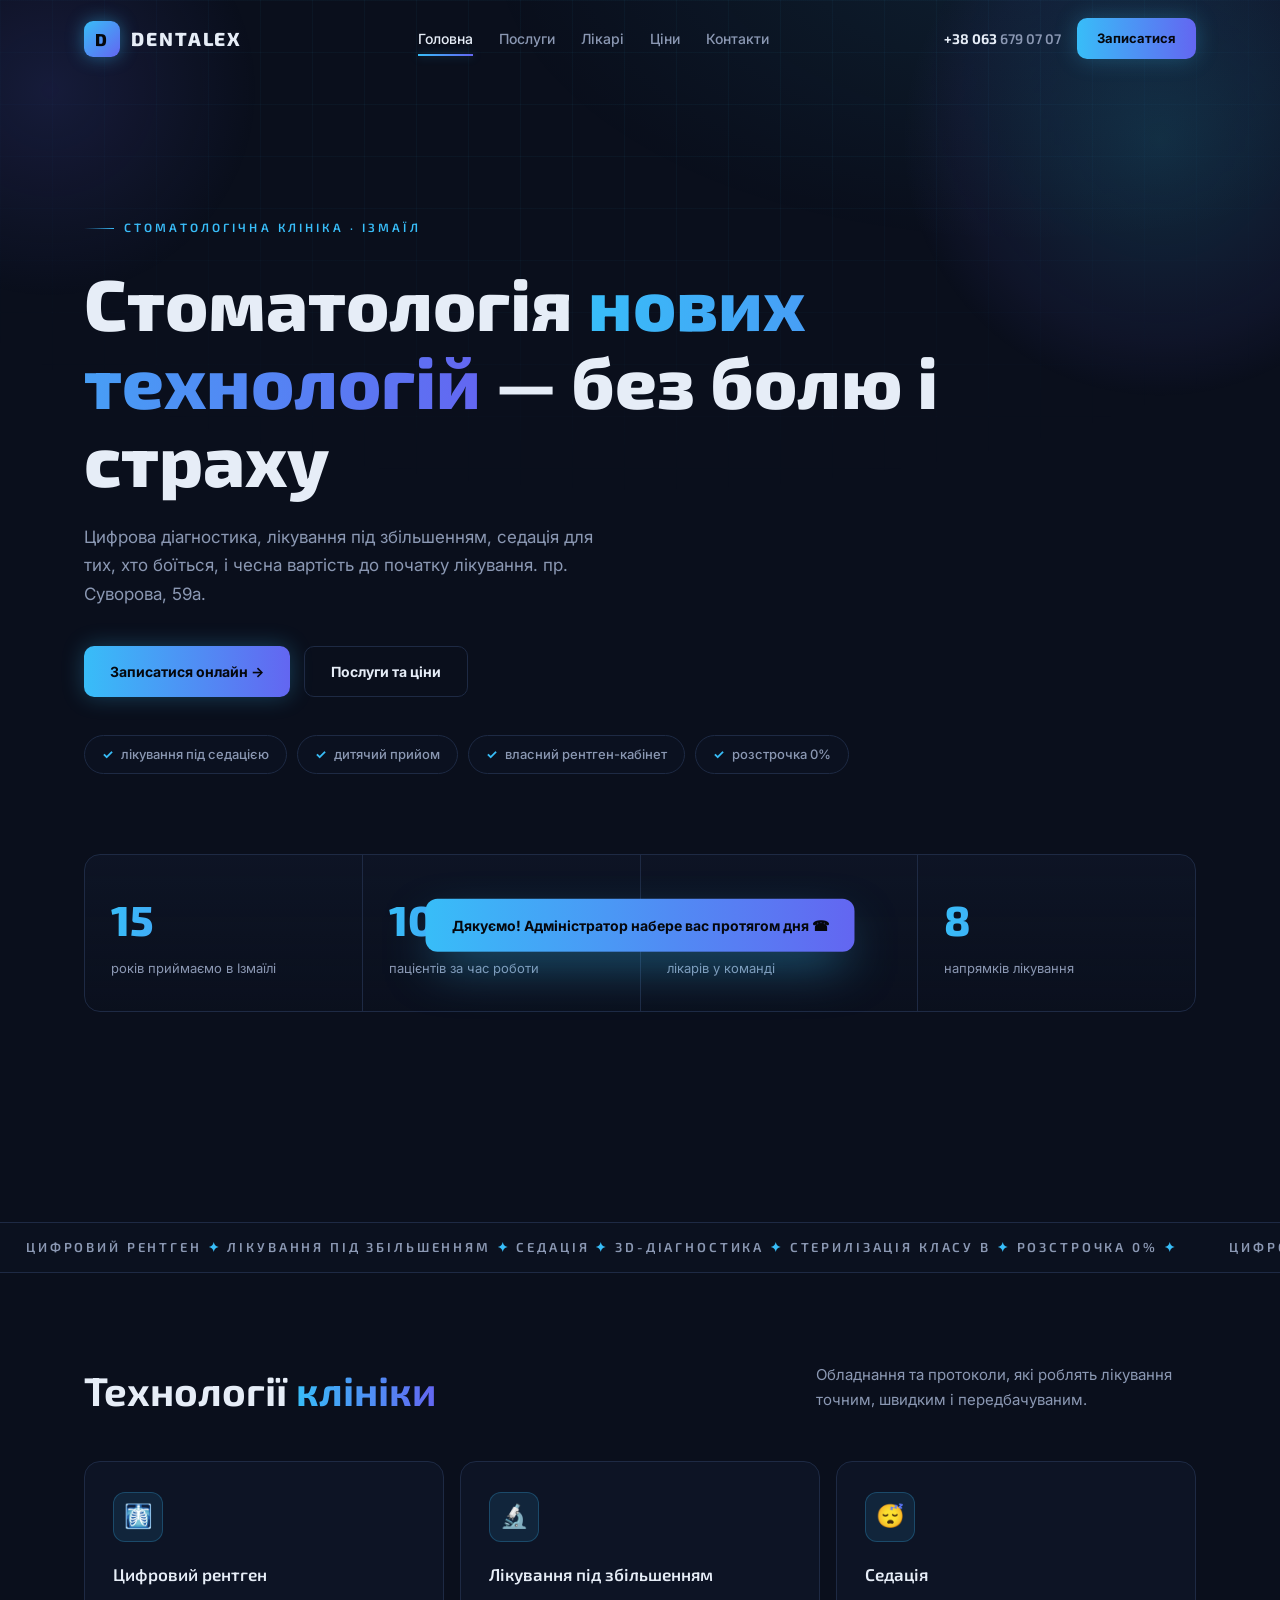
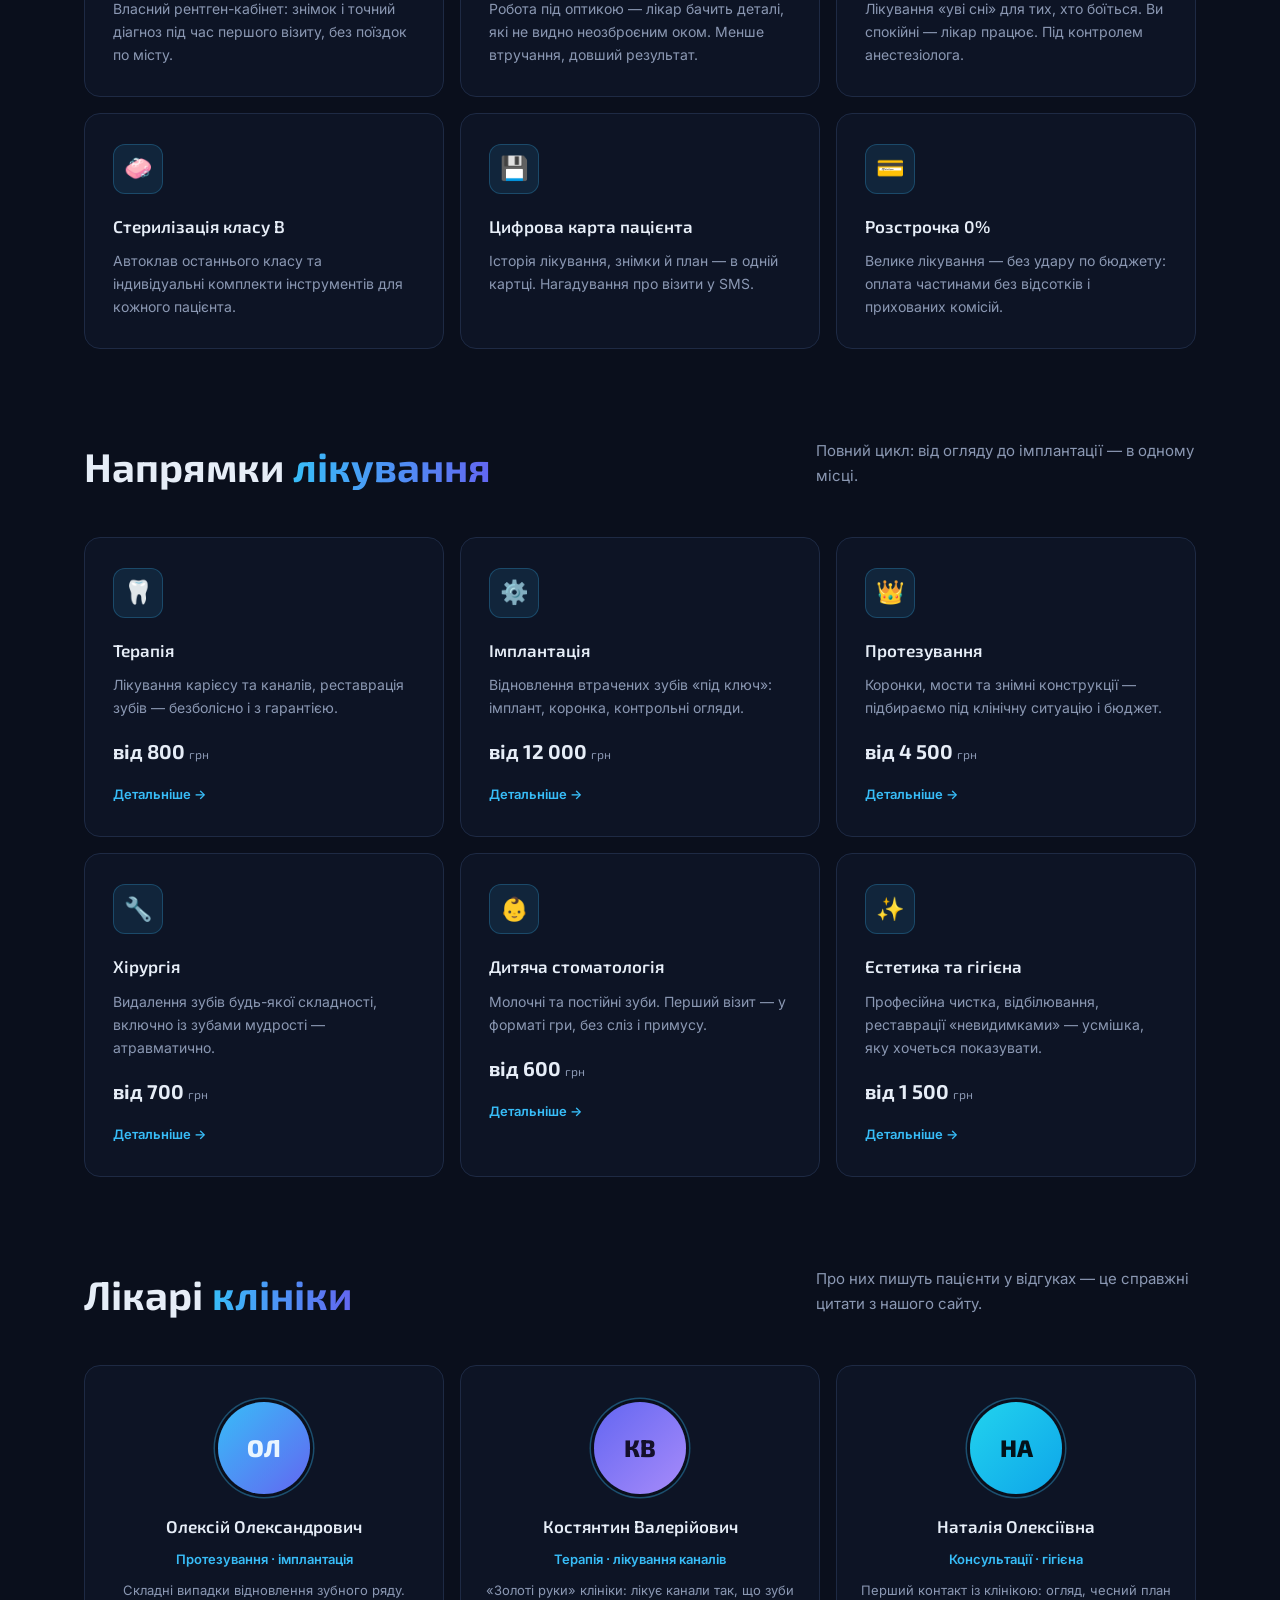
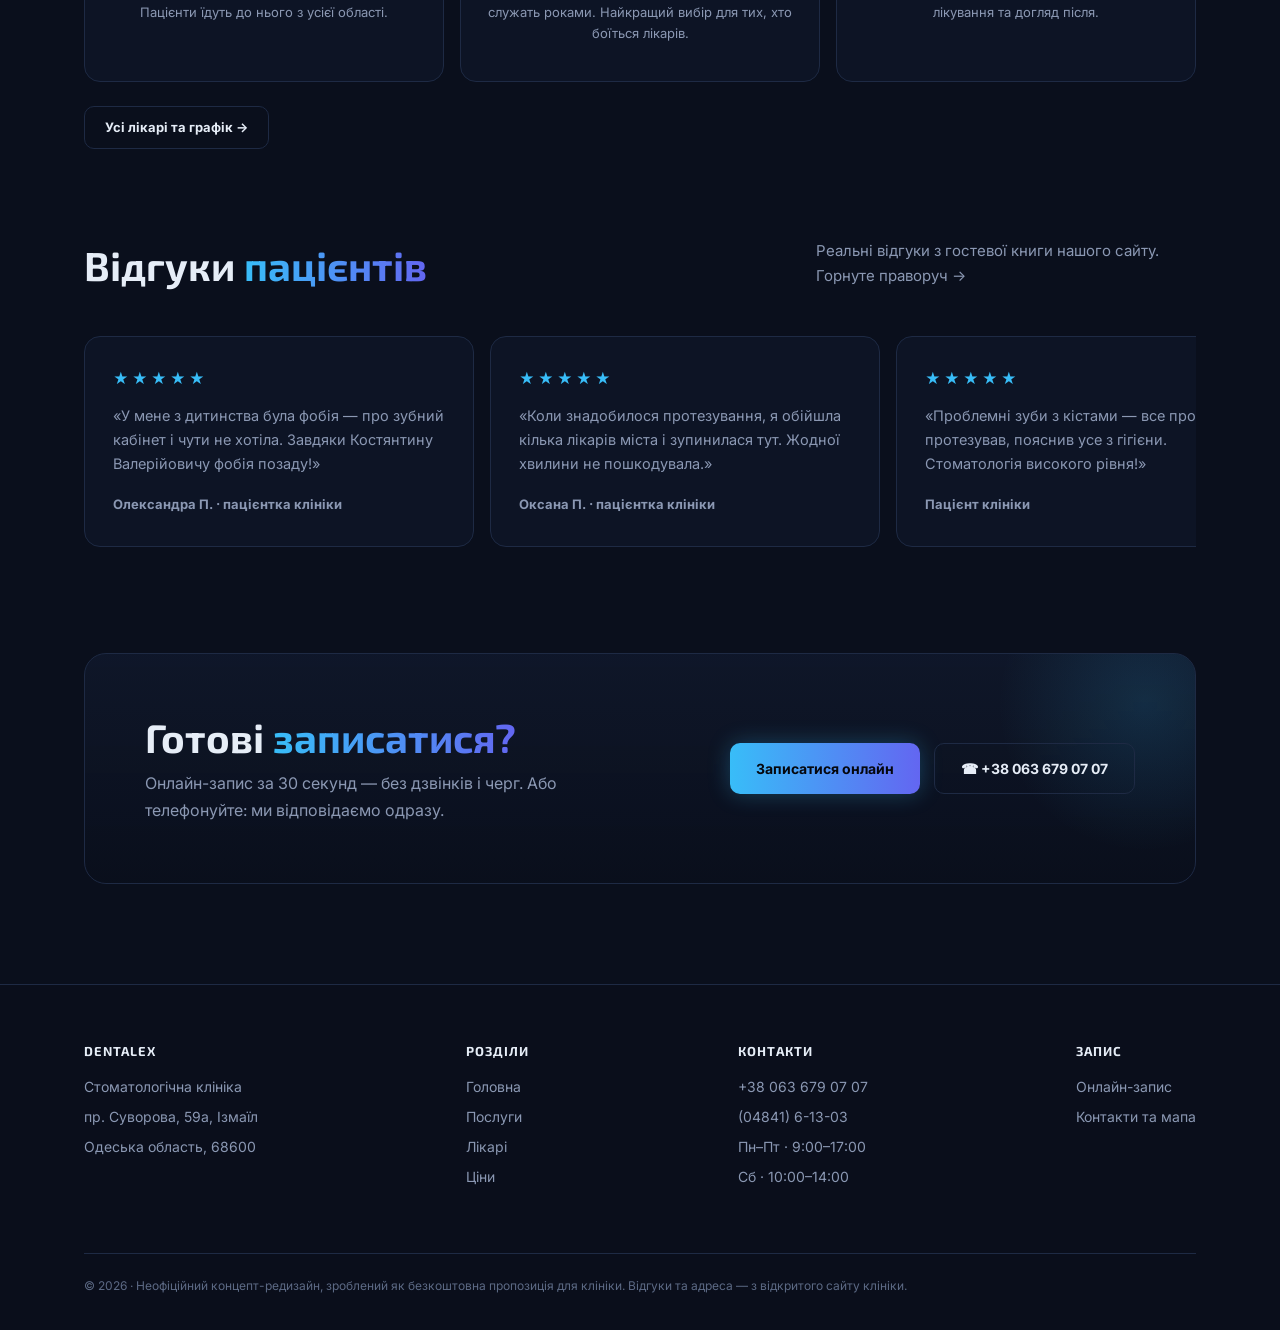
==== dentalex-hightech/index.html @ 7f7029b3 "Add files via upload" ====
<!DOCTYPE html>
<html lang="uk">
<head>
<meta charset="UTF-8">
<meta name="viewport" content="width=device-width, initial-scale=1.0">
<title>DENTALEX — стоматологія нових технологій · Ізмаїл</title>
<link rel="icon" href="data:image/svg+xml,%3Csvg xmlns='http://www.w3.org/2000/svg' viewBox='0 0 32 32'%3E%3Crect width='32' height='32' rx='7' fill='%2338bdf8'/%3E%3Ctext x='16' y='22' font-family='Arial' font-weight='800' font-size='18' fill='%230a0f1c' text-anchor='middle'%3ED%3C/text%3E%3C/svg%3E">
<link rel="preconnect" href="https://fonts.googleapis.com">
<link rel="preconnect" href="https://fonts.gstatic.com" crossorigin>
<link href="https://fonts.googleapis.com/css2?family=Exo+2:wght@500;600;700;800&family=Inter:wght@400;500;600;700&display=swap" rel="stylesheet">
<link rel="stylesheet" href="css/style.css">
</head>
<body>

<header id="header">
  <div class="wrap nav">
    <a class="logo" href="index.html"><span class="mark">D</span>DENTALEX</a>
    <nav class="nav-links">
      <a href="index.html" class="active">Головна</a>
      <a href="services.html">Послуги</a>
      <a href="doctors.html">Лікарі</a>
      <a href="prices.html">Ціни</a>
      <a href="contacts.html">Контакти</a>
    </nav>
    <div class="nav-right">
      <a class="nav-phone" href="tel:+380636790707"><b>+38 063</b> 679 07 07</a>
      <a class="btn sm" href="booking.html">Записатися</a>
      <button class="burger" aria-label="Меню"><span></span><span></span><span></span></button>
    </div>
  </div>
</header>

<div class="hero">
  <div class="orb"></div><div class="orb o2"></div>
  <div class="wrap">
    <div class="eyebrow">Стоматологічна клініка · Ізмаїл</div>
    <h1 class="reveal">Стоматологія <span class="grad">нових технологій</span> — без болю і страху</h1>
    <p class="hero-sub reveal" style="transition-delay:.1s">
      Цифрова діагностика, лікування під збільшенням, седація для тих, хто боїться,
      і чесна вартість до початку лікування. пр. Суворова, 59а.
    </p>
    <div class="hero-cta reveal" style="transition-delay:.18s">
      <a class="btn" href="booking.html">Записатися онлайн →</a>
      <a class="btn ghost" href="services.html">Послуги та ціни</a>
    </div>
    <div class="chips reveal" style="transition-delay:.26s">
      <div class="chip"><b>✓</b> лікування під седацією</div>
      <div class="chip"><b>✓</b> дитячий прийом</div>
      <div class="chip"><b>✓</b> власний рентген-кабінет</div>
      <div class="chip"><b>✓</b> розстрочка 0%</div>
    </div>

    <div class="stats reveal" style="transition-delay:.32s">
      <div class="stat"><b data-count="15">0</b><span>років приймаємо в Ізмаїлі</span></div>
      <div class="stat"><b data-count="11000">0</b><span>пацієнтів за час роботи</span></div>
      <div class="stat"><b data-count="6">0</b><span>лікарів у команді</span></div>
      <div class="stat"><b data-count="8">0</b><span>напрямків лікування</span></div>
    </div>
  </div>
</div>

<div class="strip" aria-hidden="true">
  <div class="strip-track">
    <span>Цифровий рентген <i>✦</i> Лікування під збільшенням <i>✦</i> Седація <i>✦</i> 3D-діагностика <i>✦</i> Стерилізація класу B <i>✦</i> Розстрочка 0% <i>✦</i> </span>
    <span>Цифровий рентген <i>✦</i> Лікування під збільшенням <i>✦</i> Седація <i>✦</i> 3D-діагностика <i>✦</i> Стерилізація класу B <i>✦</i> Розстрочка 0% <i>✦</i> </span>
  </div>
</div>

<section id="tech">
  <div class="wrap">
    <div class="sec-head reveal">
      <h2>Технології <span class="grad">клініки</span></h2>
      <p>Обладнання та протоколи, які роблять лікування точним, швидким і передбачуваним.</p>
    </div>
    <div class="grid c3">
      <div class="tcard reveal"><div class="ico">🩻</div><h3>Цифровий рентген</h3>
        <p>Власний рентген-кабінет: знімок і точний діагноз під час першого візиту, без поїздок по місту.</p></div>
      <div class="tcard reveal" style="transition-delay:.06s"><div class="ico">🔬</div><h3>Лікування під збільшенням</h3>
        <p>Робота під оптикою — лікар бачить деталі, які не видно неозброєним оком. Менше втручання, довший результат.</p></div>
      <div class="tcard reveal" style="transition-delay:.12s"><div class="ico">😴</div><h3>Седація</h3>
        <p>Лікування «уві сні» для тих, хто боїться. Ви спокійні — лікар працює. Під контролем анестезіолога.</p></div>
      <div class="tcard reveal" style="transition-delay:.18s"><div class="ico">🧼</div><h3>Стерилізація класу B</h3>
        <p>Автоклав останнього класу та індивідуальні комплекти інструментів для кожного пацієнта.</p></div>
      <div class="tcard reveal" style="transition-delay:.24s"><div class="ico">💾</div><h3>Цифрова карта пацієнта</h3>
        <p>Історія лікування, знімки й план — в одній картці. Нагадування про візити у SMS.</p></div>
      <div class="tcard reveal" style="transition-delay:.3s"><div class="ico">💳</div><h3>Розстрочка 0%</h3>
        <p>Велике лікування — без удару по бюджету: оплата частинами без відсотків і прихованих комісій.</p></div>
    </div>
  </div>
</section>

<section id="services">
  <div class="wrap">
    <div class="sec-head reveal">
      <h2>Напрямки <span class="grad">лікування</span></h2>
      <p>Повний цикл: від огляду до імплантації — в одному місці.</p>
    </div>
    <div class="grid c3">
      <div class="tcard reveal"><div class="ico">🦷</div><h3>Терапія</h3>
        <p>Лікування карієсу та каналів, реставрація зубів — безболісно і з гарантією.</p>
        <div class="price">від 800 <i>грн</i></div>
        <a class="more" href="services.html#therapy">Детальніше →</a></div>
      <div class="tcard reveal" style="transition-delay:.06s"><div class="ico">⚙️</div><h3>Імплантація</h3>
        <p>Відновлення втрачених зубів «під ключ»: імплант, коронка, контрольні огляди.</p>
        <div class="price">від 12 000 <i>грн</i></div>
        <a class="more" href="services.html#implants">Детальніше →</a></div>
      <div class="tcard reveal" style="transition-delay:.12s"><div class="ico">👑</div><h3>Протезування</h3>
        <p>Коронки, мости та знімні конструкції — підбираємо під клінічну ситуацію і бюджет.</p>
        <div class="price">від 4 500 <i>грн</i></div>
        <a class="more" href="services.html#prosthetics">Детальніше →</a></div>
      <div class="tcard reveal" style="transition-delay:.18s"><div class="ico">🔧</div><h3>Хірургія</h3>
        <p>Видалення зубів будь-якої складності, включно із зубами мудрості — атравматично.</p>
        <div class="price">від 700 <i>грн</i></div>
        <a class="more" href="services.html#surgery">Детальніше →</a></div>
      <div class="tcard reveal" style="transition-delay:.24s"><div class="ico">👶</div><h3>Дитяча стоматологія</h3>
        <p>Молочні та постійні зуби. Перший візит — у форматі гри, без сліз і примусу.</p>
        <div class="price">від 600 <i>грн</i></div>
        <a class="more" href="services.html#kids">Детальніше →</a></div>
      <div class="tcard reveal" style="transition-delay:.3s"><div class="ico">✨</div><h3>Естетика та гігієна</h3>
        <p>Професійна чистка, відбілювання, реставрації «невидимками» — усмішка, яку хочеться показувати.</p>
        <div class="price">від 1 500 <i>грн</i></div>
        <a class="more" href="services.html#aesthetic">Детальніше →</a></div>
    </div>
  </div>
</section>

<section id="doctors">
  <div class="wrap">
    <div class="sec-head reveal">
      <h2>Лікарі <span class="grad">клініки</span></h2>
      <p>Про них пишуть пацієнти у відгуках — це справжні цитати з нашого сайту.</p>
    </div>
    <div class="grid c3">
      <div class="tcard doc reveal"><div class="ava a1">ОЛ</div>
        <h3>Олексій Олександрович</h3><div class="role">Протезування · імплантація</div>
        <p>Складні випадки відновлення зубного ряду. Пацієнти їдуть до нього з усієї області.</p></div>
      <div class="tcard doc reveal" style="transition-delay:.07s"><div class="ava a2">КВ</div>
        <h3>Костянтин Валерійович</h3><div class="role">Терапія · лікування каналів</div>
        <p>«Золоті руки» клініки: лікує канали так, що зуби служать роками. Найкращий вибір для тих, хто боїться лікарів.</p></div>
      <div class="tcard doc reveal" style="transition-delay:.14s"><div class="ava a3">НА</div>
        <h3>Наталія Олексіївна</h3><div class="role">Консультації · гігієна</div>
        <p>Перший контакт із клінікою: огляд, чесний план лікування та догляд після.</p></div>
    </div>
    <p style="margin-top:24px"><a class="btn ghost sm" href="doctors.html">Усі лікарі та графік →</a></p>
  </div>
</section>

<section id="reviews">
  <div class="wrap">
    <div class="sec-head reveal">
      <h2>Відгуки <span class="grad">пацієнтів</span></h2>
      <p>Реальні відгуки з гостевої книги нашого сайту. Горнуте праворуч →</p>
    </div>
    <div class="rev-track">
      <div class="tcard rev reveal">
        <div class="stars">★★★★★</div>
        <p>«У мене з дитинства була фобія — про зубний кабінет і чути не хотіла. Завдяки Костянтину Валерійовичу фобія позаду!»</p>
        <b>Олександра П. · пацієнтка клініки</b></div>
      <div class="tcard rev reveal" style="transition-delay:.07s">
        <div class="stars">★★★★★</div>
        <p>«Коли знадобилося протезування, я обійшла кілька лікарів міста і зупинилася тут. Жодної хвилини не пошкодувала.»</p>
        <b>Оксана П. · пацієнтка клініки</b></div>
      <div class="tcard rev reveal" style="transition-delay:.14s">
        <div class="stars">★★★★★</div>
        <p>«Проблемні зуби з кістами — все пролічив, протезував, пояснив усе з гігієни. Стоматологія високого рівня!»</p>
        <b>Пацієнт клініки</b></div>
      <div class="tcard rev reveal" style="transition-delay:.21s">
        <div class="stars">★★★★★</div>
        <p>«Найкраща стоматологія в Ізмаїлі. Міг би додати зірку за планшет з мультиками дитині — додав би шосту.»</p>
        <b>Тимофій · батько пацієнта</b></div>
    </div>
  </div>
</section>

<section id="cta">
  <div class="wrap">
    <div class="panel reveal cta-line">
      <div>
        <h2>Готові <span class="grad">записатися?</span></h2>
        <p style="color:var(--muted);margin-top:10px;max-width:440px">
          Онлайн-запис за 30 секунд — без дзвінків і черг. Або телефонуйте: ми відповідаємо одразу.
        </p>
      </div>
      <div style="display:flex;gap:14px;flex-wrap:wrap;position:relative;z-index:1">
        <a class="btn" href="booking.html">Записатися онлайн</a>
        <a class="btn ghost" href="tel:+380636790707">☎ +38 063 679 07 07</a>
      </div>
    </div>
  </div>
</section>

<footer>
  <div class="wrap foot">
    <div class="col"><b>DENTALEX</b>
      <span>Стоматологічна клініка</span>
      <span>пр. Суворова, 59а, Ізмаїл</span>
      <span>Одеська область, 68600</span></div>
    <div class="col"><b>Розділи</b>
      <a href="index.html">Головна</a>
      <a href="services.html">Послуги</a>
      <a href="doctors.html">Лікарі</a>
      <a href="prices.html">Ціни</a></div>
    <div class="col"><b>Контакти</b>
      <a href="tel:+380636790707">+38 063 679 07 07</a>
      <a href="tel:+380484161303">(04841) 6-13-03</a>
      <span>Пн–Пт · 9:00–17:00</span>
      <span>Сб · 10:00–14:00</span></div>
    <div class="col"><b>Запис</b>
      <a href="booking.html">Онлайн-запис</a>
      <a href="contacts.html">Контакти та мапа</a></div>
    <div class="demo-note">© 2026 · Неофіційний концепт-редизайн, зроблений як безкоштовна пропозиція для клініки. Відгуки та адреса — з відкритого сайту клініки.</div>
  </div>
</footer>

<div class="toast" id="toast">Дякуємо! Адміністратор набере вас протягом дня ☎</div>
<script src="js/main.js"></script>
</body>
</html>
---- dentalex-hightech/css/style.css ----
/* ============================================================
   DENTALEX · концепт-редизайн · стиль: premium hi-tech
   ============================================================ */
:root{
  --bg:#0a0f1c;
  --bg2:#0d1424;
  --card:rgba(17,26,46,.55);
  --card-solid:#111a2e;
  --line:#1e2a44;
  --line-glow:rgba(56,189,248,.35);
  --accent:#38bdf8;
  --accent2:#6366f1;
  --text:#e6edf7;
  --muted:#8b98b3;
  --r:16px;
  --font-head:'Exo 2',Arial,sans-serif;
  --font-body:'Inter',Arial,sans-serif;
}
*{margin:0;padding:0;box-sizing:border-box}
html{scroll-behavior:smooth}
body{
  font-family:var(--font-body);
  background:var(--bg);
  color:var(--text);
  line-height:1.65;
  overflow-x:hidden;
  -webkit-font-smoothing:antialiased;
}
a{color:inherit;text-decoration:none}
ul{list-style:none}
.wrap{max-width:1160px;margin:0 auto;padding:0 24px}
section{scroll-margin-top:90px;padding:90px 0 0}
.grad{background:linear-gradient(90deg,var(--accent),var(--accent2));
  -webkit-background-clip:text;background-clip:text;color:transparent}

/* ---------- фонова сітка ---------- */
body::before{
  content:"";position:fixed;inset:0;z-index:-2;pointer-events:none;
  background:
    linear-gradient(rgba(56,189,248,.045) 1px,transparent 1px),
    linear-gradient(90deg,rgba(56,189,248,.045) 1px,transparent 1px);
  background-size:52px 52px;
  mask-image:radial-gradient(ellipse 90% 70% at 50% 0%,#000 30%,transparent 80%);
  -webkit-mask-image:radial-gradient(ellipse 90% 70% at 50% 0%,#000 30%,transparent 80%);
}
.orb{position:absolute;border-radius:50%;filter:none;pointer-events:none;
  background:radial-gradient(circle,rgba(56,189,248,.16),rgba(99,102,241,.06) 55%,transparent 70%);
  animation:float 14s ease-in-out infinite alternate}
.orb.o2{background:radial-gradient(circle,rgba(99,102,241,.14),transparent 70%);
  animation-delay:-7s}
@keyframes float{to{transform:translate(36px,-28px) scale(1.06)}}

/* ---------- reveal ---------- */
.reveal{opacity:0;transform:translateY(28px);
  transition:opacity .7s ease,transform .8s cubic-bezier(.16,1,.3,1)}
.reveal.in{opacity:1;transform:none}

/* ---------- header ---------- */
header{position:fixed;top:0;left:0;right:0;z-index:60;padding:18px 0;
  transition:background .35s,box-shadow .35s,padding .35s}
header.scrolled{background:rgba(10,15,28,.92);box-shadow:0 1px 0 var(--line);padding:11px 0}
.nav{display:flex;align-items:center;justify-content:space-between;gap:20px}
.logo{display:flex;align-items:center;gap:11px;font-family:var(--font-head);
  font-weight:800;font-size:19px;letter-spacing:.1em}
.logo .mark{width:36px;height:36px;border-radius:9px;flex:none;
  background:linear-gradient(135deg,var(--accent),var(--accent2));
  display:flex;align-items:center;justify-content:center;
  font-size:17px;color:#05070d;font-weight:800;
  box-shadow:0 0 18px rgba(56,189,248,.45)}
.nav-links{display:flex;gap:26px;font-size:14px;font-weight:500;color:var(--muted)}
.nav-links a{position:relative;padding:4px 0;transition:color .25s}
.nav-links a:hover,.nav-links a.active{color:var(--text)}
.nav-links a::after{content:"";position:absolute;left:0;bottom:-2px;height:2px;width:0;
  background:linear-gradient(90deg,var(--accent),var(--accent2));
  box-shadow:0 0 10px var(--line-glow);transition:width .3s}
.nav-links a:hover::after,.nav-links a.active::after{width:100%}
.nav-right{display:flex;align-items:center;gap:16px}
.nav-phone{font-family:var(--font-head);font-weight:600;font-size:14px;color:var(--muted);
  transition:color .25s}
.nav-phone:hover{color:var(--accent)}
.nav-phone b{color:var(--text)}

.btn{display:inline-flex;align-items:center;justify-content:center;gap:9px;
  background:linear-gradient(90deg,var(--accent),var(--accent2));
  color:#05070d;font-weight:700;font-size:14px;padding:13px 26px;border-radius:10px;
  border:none;cursor:pointer;transition:transform .25s,box-shadow .25s,filter .25s;
  box-shadow:0 0 22px rgba(56,189,248,.28)}
.btn:hover{transform:translateY(-2px);filter:brightness(1.12);
  box-shadow:0 0 34px rgba(56,189,248,.45)}
.btn.ghost{background:transparent;color:var(--text);border:1px solid var(--line);
  box-shadow:none}
.btn.ghost:hover{border-color:var(--accent);color:var(--accent);filter:none;
  box-shadow:0 0 18px rgba(56,189,248,.15)}
.btn.sm{padding:10px 20px;font-size:13px}

.burger{display:none;background:none;border:none;cursor:pointer;padding:6px}
.burger span{display:block;width:24px;height:2px;background:var(--text);
  margin:5px 0;border-radius:2px;transition:.3s}
.burger.open span:nth-child(1){transform:translateY(7px) rotate(45deg)}
.burger.open span:nth-child(2){opacity:0}
.burger.open span:nth-child(3){transform:translateY(-7px) rotate(-45deg)}

/* ---------- hero ---------- */
.hero{position:relative;padding:210px 0 120px;overflow:hidden;
  background:radial-gradient(900px 500px at 80% -5%,rgba(56,189,248,.09),transparent 60%)}
.hero .orb{width:520px;height:520px;top:-120px;right:-140px}
.hero .orb.o2{width:420px;height:420px;left:-160px;bottom:-180px}
.eyebrow{display:inline-flex;align-items:center;gap:10px;
  font-family:var(--font-head);font-size:12px;font-weight:600;
  letter-spacing:.26em;text-transform:uppercase;color:var(--accent);margin-bottom:26px}
.eyebrow::before{content:"";width:30px;height:1.5px;
  background:linear-gradient(90deg,transparent,var(--accent))}
h1{font-family:var(--font-head);font-weight:800;
  font-size:clamp(34px,6.4vw,72px);line-height:1.08;max-width:900px}
.hero-sub{max-width:540px;color:var(--muted);font-size:17px;margin:26px 0 38px}
.hero-cta{display:flex;gap:14px;flex-wrap:wrap}
.chips{display:flex;gap:10px;flex-wrap:wrap;margin-top:38px}
.chip{font-size:13px;font-weight:500;color:var(--muted);
  border:1px solid var(--line);border-radius:99px;padding:8px 17px;
  background:rgba(13,20,36,.5)}
.chip b{color:var(--accent);font-weight:700;margin-right:5px}

.stats{display:flex;flex-wrap:wrap;margin-top:80px;
  border:1px solid var(--line);border-radius:var(--r);
  background:linear-gradient(180deg,rgba(17,26,46,.5),rgba(13,20,36,.25));overflow:hidden}
.stat{flex:1;min-width:160px;padding:30px 26px;border-left:1px solid var(--line)}
.stat:first-child{border-left:none}
.stat b{font-family:var(--font-head);font-weight:800;
  font-size:clamp(28px,3.6vw,42px);display:block;
  background:linear-gradient(90deg,var(--accent),var(--accent2));
  -webkit-background-clip:text;background-clip:text;color:transparent}
.stat span{color:var(--muted);font-size:13px}

/* ---------- tech strip ---------- */
.strip{margin-top:90px;border-top:1px solid var(--line);border-bottom:1px solid var(--line);
  background:rgba(13,20,36,.55);overflow:hidden;padding:14px 0}
.strip-track{display:flex;width:max-content;animation:ticker 30s linear infinite}
.strip span{font-family:var(--font-head);font-weight:600;font-size:13px;
  letter-spacing:.22em;text-transform:uppercase;color:var(--muted);
  padding:0 26px;white-space:nowrap}
.strip i{color:var(--accent);font-style:normal}
@keyframes ticker{to{transform:translateX(-50%)}}

/* ---------- секції ---------- */
.sec-head{display:flex;justify-content:space-between;align-items:flex-end;
  gap:24px;margin-bottom:48px;flex-wrap:wrap}
h2{font-family:var(--font-head);font-weight:700;
  font-size:clamp(24px,3.6vw,40px);line-height:1.15}
.sec-head p{color:var(--muted);max-width:380px;font-size:15px}

/* ---------- tech-картки з кутами ---------- */
.grid{display:grid;gap:16px}
.grid.c3{grid-template-columns:repeat(auto-fit,minmax(280px,1fr))}
.grid.c2{grid-template-columns:repeat(auto-fit,minmax(340px,1fr))}
.tcard{position:relative;background:var(--card);border:1px solid var(--line);
  border-radius:var(--r);padding:30px 28px;
  transition:transform .3s,border-color .3s,box-shadow .3s}
.tcard::before,.tcard::after{content:"";position:absolute;width:14px;height:14px;
  border-color:var(--accent);border-style:solid;opacity:0;transition:opacity .3s}
.tcard::before{top:-1px;left:-1px;border-width:2px 0 0 2px;border-radius:14px 0 0 0}
.tcard::after{bottom:-1px;right:-1px;border-width:0 2px 2px 0;border-radius:0 0 14px 0}
.tcard:hover{transform:translateY(-5px);border-color:var(--line-glow);
  box-shadow:0 18px 44px -18px rgba(56,189,248,.25)}
.tcard:hover::before,.tcard:hover::after{opacity:1}
.tcard .ico{width:50px;height:50px;border-radius:12px;flex:none;
  background:rgba(56,189,248,.1);border:1px solid rgba(56,189,248,.25);
  display:flex;align-items:center;justify-content:center;font-size:23px;margin-bottom:18px}
.tcard h3{font-family:var(--font-head);font-weight:600;font-size:17px;margin-bottom:9px}
.tcard p{color:var(--muted);font-size:14px}
.tcard .more{display:inline-flex;align-items:center;gap:7px;margin-top:16px;
  font-size:13px;font-weight:600;color:var(--accent)}
.tcard .more:hover{filter:brightness(1.25)}
.tcard .price{font-family:var(--font-head);font-weight:700;font-size:20px;margin-top:16px}
.tcard .price i{font-style:normal;font-size:12px;font-weight:400;color:var(--muted)}

/* ---------- лікарі ---------- */
.doc{text-align:center;padding:36px 20px}
.doc .ava{width:92px;height:92px;border-radius:50%;margin:0 auto 18px;
  display:flex;align-items:center;justify-content:center;
  font-family:var(--font-head);font-weight:800;font-size:24px;color:#05070d;
  box-shadow:0 0 0 3px var(--bg),0 0 0 4.5px var(--line-glow)}
.doc .ava.a1{background:linear-gradient(135deg,#38bdf8,#6366f1);color:#eaf6ff}
.doc .ava.a2{background:linear-gradient(135deg,#6366f1,#a78bfa);color:#14102a}
.doc .ava.a3{background:linear-gradient(135deg,#22d3ee,#0ea5e9);color:#03121a}
.doc .ava.a4{background:linear-gradient(135deg,#818cf8,#38bdf8);color:#0a0a1e}
.doc .ava.a5{background:linear-gradient(135deg,#0ea5e9,#6366f1);color:#e8f6ff}
.doc h3{font-family:var(--font-head);font-weight:600;font-size:17px}
.doc .role{color:var(--accent);font-size:13px;font-weight:600;margin:4px 0 10px}
.doc p{color:var(--muted);font-size:13px}
.doc .sched{margin-top:14px;font-size:12px;color:var(--muted);
  border-top:1px dashed var(--line);padding-top:12px}
.doc .sched b{color:var(--text)}

/* ---------- відгуки ---------- */
.rev-track{display:flex;gap:16px;overflow-x:auto;padding-bottom:16px;
  scroll-snap-type:x mandatory;scrollbar-width:thin}
.rev{flex:0 0 min(390px,84vw);scroll-snap-align:start}
.rev .stars{color:var(--accent);letter-spacing:3px;margin-bottom:12px;font-size:15px}
.rev p{font-size:14.5px;margin-bottom:14px}
.rev b{font-size:13px;color:var(--muted)}

/* ---------- таблиця цін ---------- */
.price-group{margin-bottom:38px}
.price-group h3{font-family:var(--font-head);font-weight:600;font-size:18px;
  margin-bottom:14px;display:flex;align-items:center;gap:12px}
.price-group h3::before{content:"";width:22px;height:2px;flex:none;
  background:linear-gradient(90deg,var(--accent),var(--accent2))}
table{width:100%;border-collapse:collapse;
  border:1px solid var(--line);border-radius:var(--r);overflow:hidden}
th{font-family:var(--font-head);font-size:12px;font-weight:600;letter-spacing:.14em;
  text-transform:uppercase;color:var(--accent);text-align:left;
  padding:15px 20px;background:rgba(56,189,248,.06);
  border-bottom:1px solid var(--line)}
td{padding:14px 20px;border-bottom:1px solid var(--line);font-size:14.5px}
tr:last-child td{border-bottom:none}
tbody tr{transition:background .2s}
tbody tr:hover{background:rgba(56,189,248,.05)}
td:last-child{text-align:right;font-family:var(--font-head);font-weight:700;
  white-space:nowrap;color:var(--text)}
td:last-child i{font-style:normal;color:var(--muted);font-weight:400;font-size:12px}
.note{color:var(--muted);font-size:13px;margin-top:18px;
  border-left:2px solid var(--accent);padding-left:14px}

/* ---------- форми ---------- */
.panel{position:relative;border:1px solid var(--line);border-radius:22px;
  background:linear-gradient(180deg,rgba(17,26,46,.75),rgba(10,15,28,.85));
  padding:clamp(30px,5vw,60px);overflow:hidden}
.panel::after{content:"";position:absolute;right:-110px;top:-110px;width:320px;height:320px;
  border-radius:50%;pointer-events:none;
  background:radial-gradient(circle,rgba(56,189,248,.14),transparent 65%)}
form{display:grid;grid-template-columns:1fr 1fr;gap:14px;max-width:660px;position:relative;z-index:1}
.field{display:flex;flex-direction:column;gap:6px}
.field.full{grid-column:1/-1}
label{font-size:12px;font-weight:600;letter-spacing:.1em;text-transform:uppercase;color:var(--muted)}
input,select,textarea{background:rgba(10,15,28,.6);border:1px solid var(--line);
  border-radius:11px;padding:14px 16px;color:var(--text);
  font-family:inherit;font-size:15px;outline:none;appearance:none;
  transition:border-color .25s,box-shadow .25s}
input:focus,select:focus,textarea:focus{border-color:var(--accent);
  box-shadow:0 0 0 3px rgba(56,189,248,.14)}
input::placeholder,textarea::placeholder{color:#5d6a85}
select{background-image:url("data:image/svg+xml,%3Csvg xmlns='http://www.w3.org/2000/svg' width='12' height='8'%3E%3Cpath d='M1 1l5 5 5-5' stroke='%2338bdf8' fill='none' stroke-width='2'/%3E%3C/svg%3E");
  background-repeat:no-repeat;background-position:right 16px center}
textarea{resize:vertical;min-height:96px}

/* ---------- contacts ---------- */
.contact-card{text-align:left}
.contact-card .big{font-family:var(--font-head);font-weight:700;font-size:19px;
  color:var(--text);margin-top:6px}
.contact-card .big:hover{color:var(--accent)}
.map{position:relative;border:1px solid var(--line);border-radius:var(--r);
  height:280px;overflow:hidden;
  background:
    linear-gradient(rgba(56,189,248,.06) 1px,transparent 1px),
    linear-gradient(90deg,rgba(56,189,248,.06) 1px,transparent 1px),
    radial-gradient(400px 200px at 60% 40%,rgba(56,189,248,.08),transparent 70%),
    var(--bg2);
  background-size:44px 44px,44px 44px,auto,auto;
  display:flex;align-items:center;justify-content:center}
.map .pin{font-size:34px;filter:drop-shadow(0 0 14px rgba(56,189,248,.8));
  animation:pin 2.4s ease-in-out infinite}
@keyframes pin{50%{transform:translateY(-9px)}}
.map .map-note{position:absolute;bottom:14px;left:0;right:0;text-align:center;
  color:var(--muted);font-size:12px}

/* ---------- CTA ---------- */
.cta-line{display:flex;justify-content:space-between;align-items:center;gap:24px;flex-wrap:wrap}

/* ---------- page hero (підсторінки) ---------- */
.pagehero{position:relative;padding:170px 0 70px;overflow:hidden;
  background:radial-gradient(700px 380px at 75% 0%,rgba(99,102,241,.1),transparent 60%)}
.pagehero .orb{width:400px;height:400px;top:-160px;right:-100px}
.crumbs{font-size:13px;color:var(--muted);margin-bottom:18px}
.crumbs a:hover{color:var(--accent)}
.crumbs i{font-style:normal;color:var(--accent);margin:0 8px}
.pagehero h1{font-size:clamp(30px,5vw,54px)}
.pagehero .lead{color:var(--muted);max-width:560px;margin-top:18px;font-size:16px}

/* ---------- footer ---------- */
footer{margin-top:100px;border-top:1px solid var(--line);
  background:rgba(10,15,28,.7);padding:56px 0 34px}
.foot{display:flex;justify-content:space-between;gap:30px;flex-wrap:wrap}
.foot .col b{font-family:var(--font-head);font-size:13px;font-weight:700;
  display:block;margin-bottom:12px;letter-spacing:.08em;text-transform:uppercase}
.foot .col span,.foot .col a{display:block;color:var(--muted);font-size:14px;margin-bottom:7px}
.foot .col a:hover{color:var(--accent)}
.foot .demo-note{width:100%;margin-top:28px;padding-top:22px;
  border-top:1px solid var(--line);color:#5d6a85;font-size:12px}

/* ---------- toast ---------- */
.toast{position:fixed;left:50%;bottom:28px;transform:translate(-50%,150%);
  background:linear-gradient(90deg,var(--accent),var(--accent2));
  color:#05070d;padding:15px 26px;border-radius:12px;font-weight:700;font-size:14px;
  z-index:99;transition:transform .5s cubic-bezier(.16,1,.3,1);
  box-shadow:0 20px 50px -12px rgba(56,189,248,.55)}
.toast.show{transform:translate(-50%,0)}

/* ---------- mobile ---------- */
@media(max-width:900px){
  .nav-phone{display:none}
}
@media(max-width:820px){
  .burger{display:block}
  .nav-links{position:absolute;top:100%;left:0;right:0;display:none;
    flex-direction:column;gap:0;background:rgba(10,15,28,.98);
    border-bottom:1px solid var(--line);padding:10px 24px 20px}
  .nav-links.open{display:flex}
  .nav-links a{padding:13px 0;font-size:15px;border-bottom:1px solid rgba(30,42,68,.5)}
  .hero{padding:160px 0 90px}
  section{padding:70px 0 0}
  form{grid-template-columns:1fr}
  .stat{min-width:calc(50% - 1px);border-top:1px solid var(--line);padding:22px 20px}
  .stat:nth-child(-n+2){border-top:none}
  .stat:nth-child(odd){border-left:none}
  .cta-line{flex-direction:column;align-items:flex-start}
}
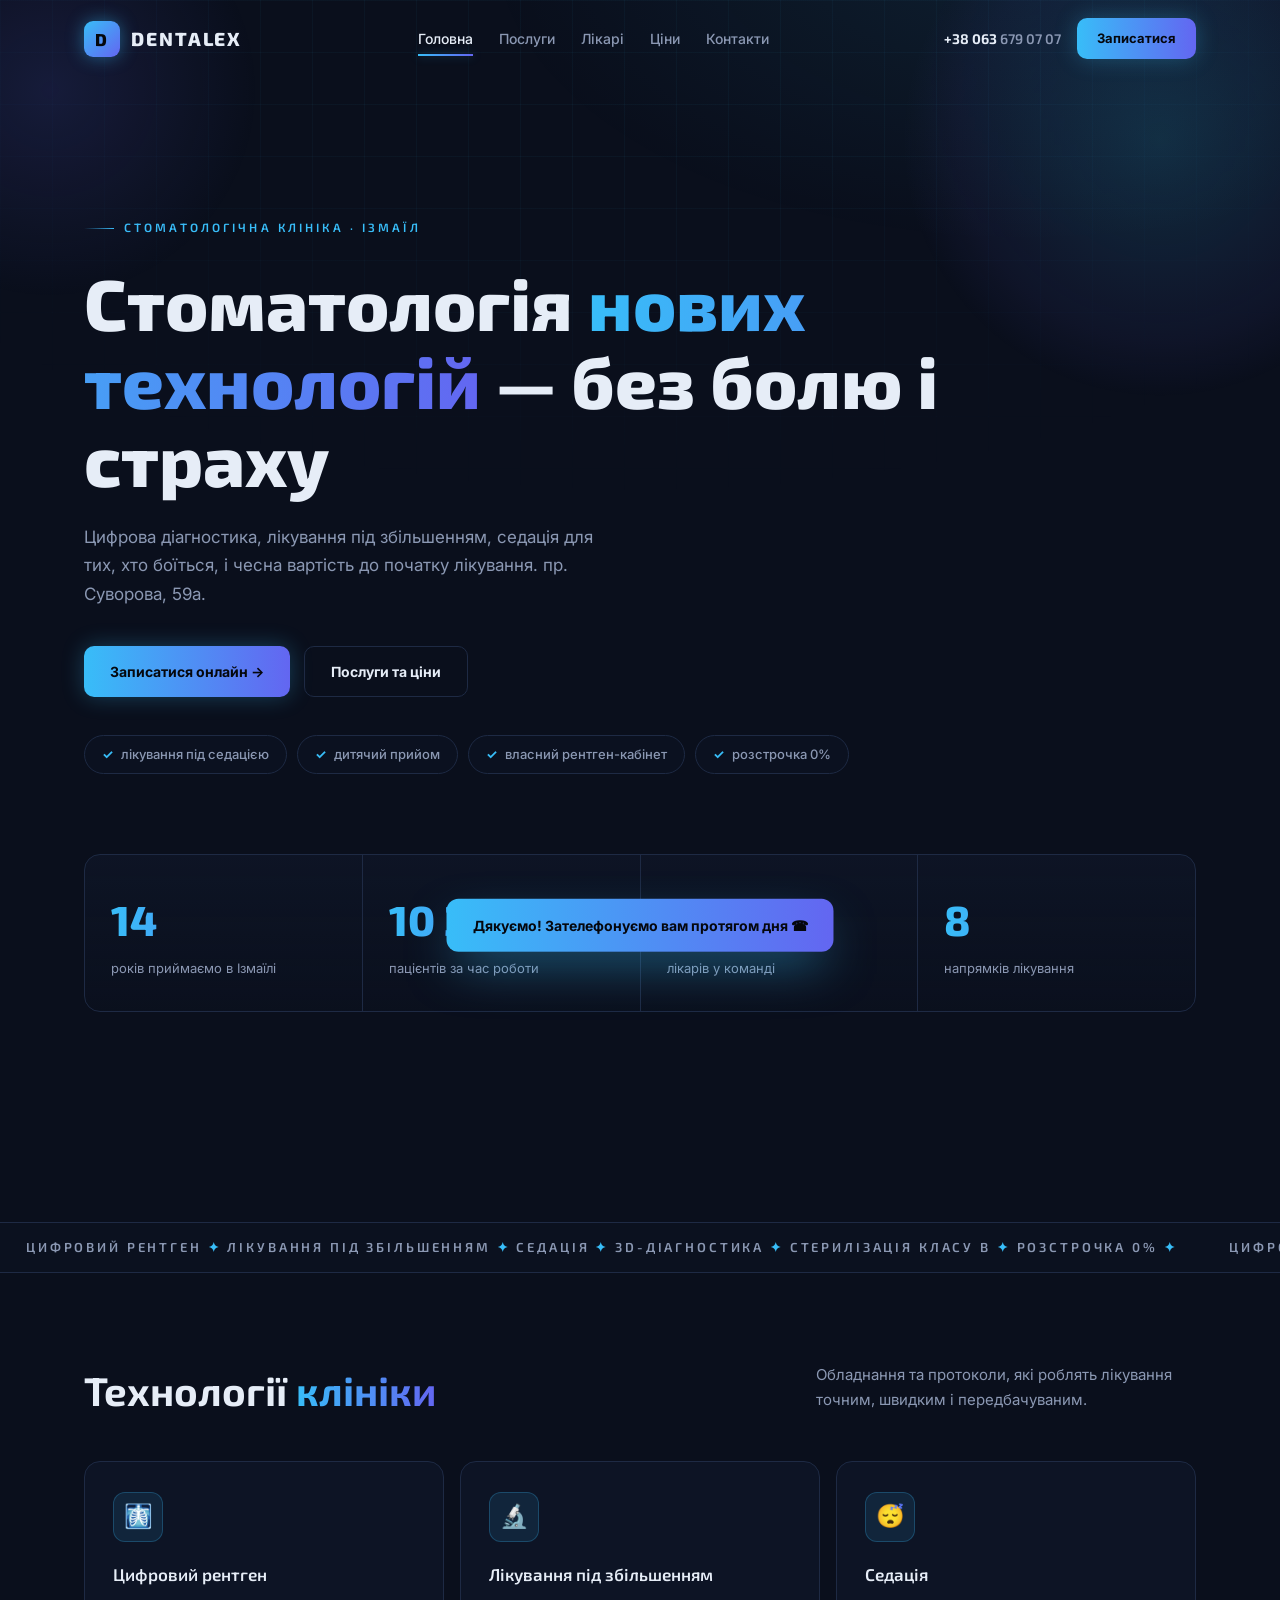
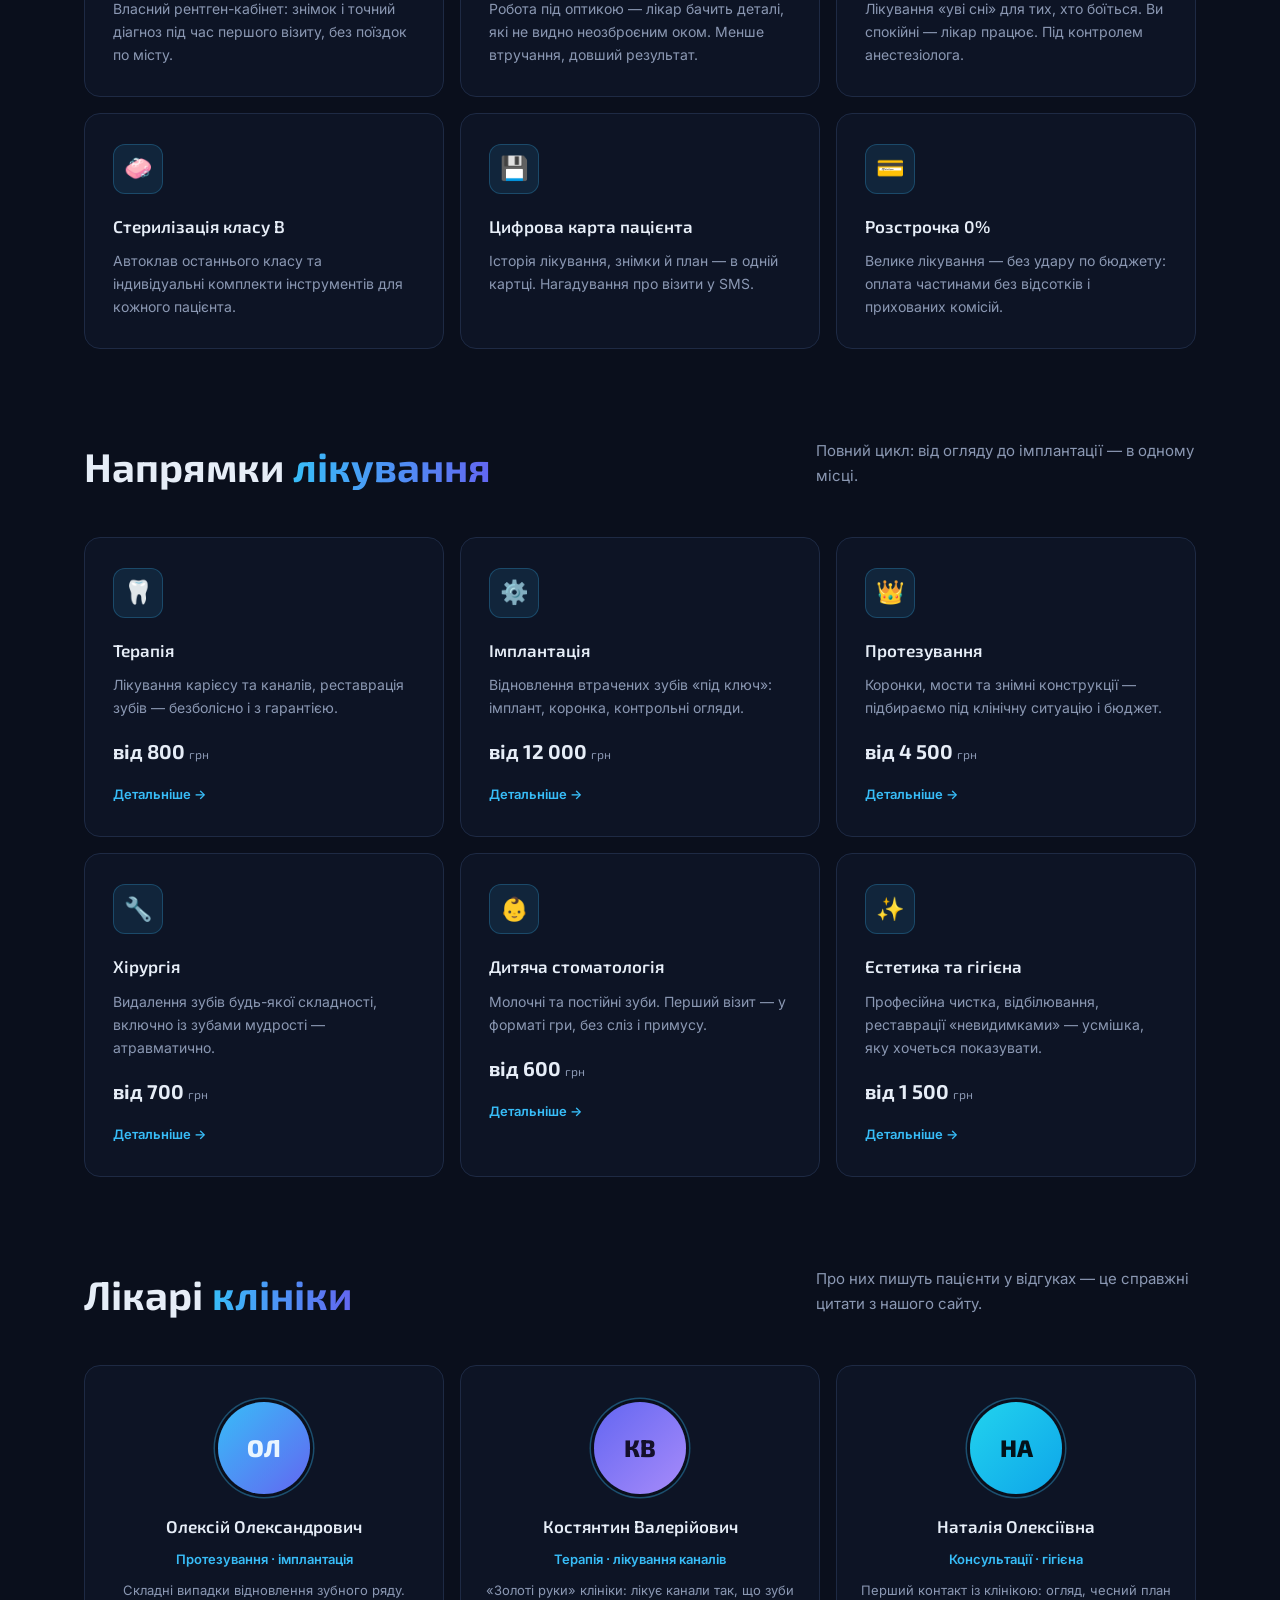
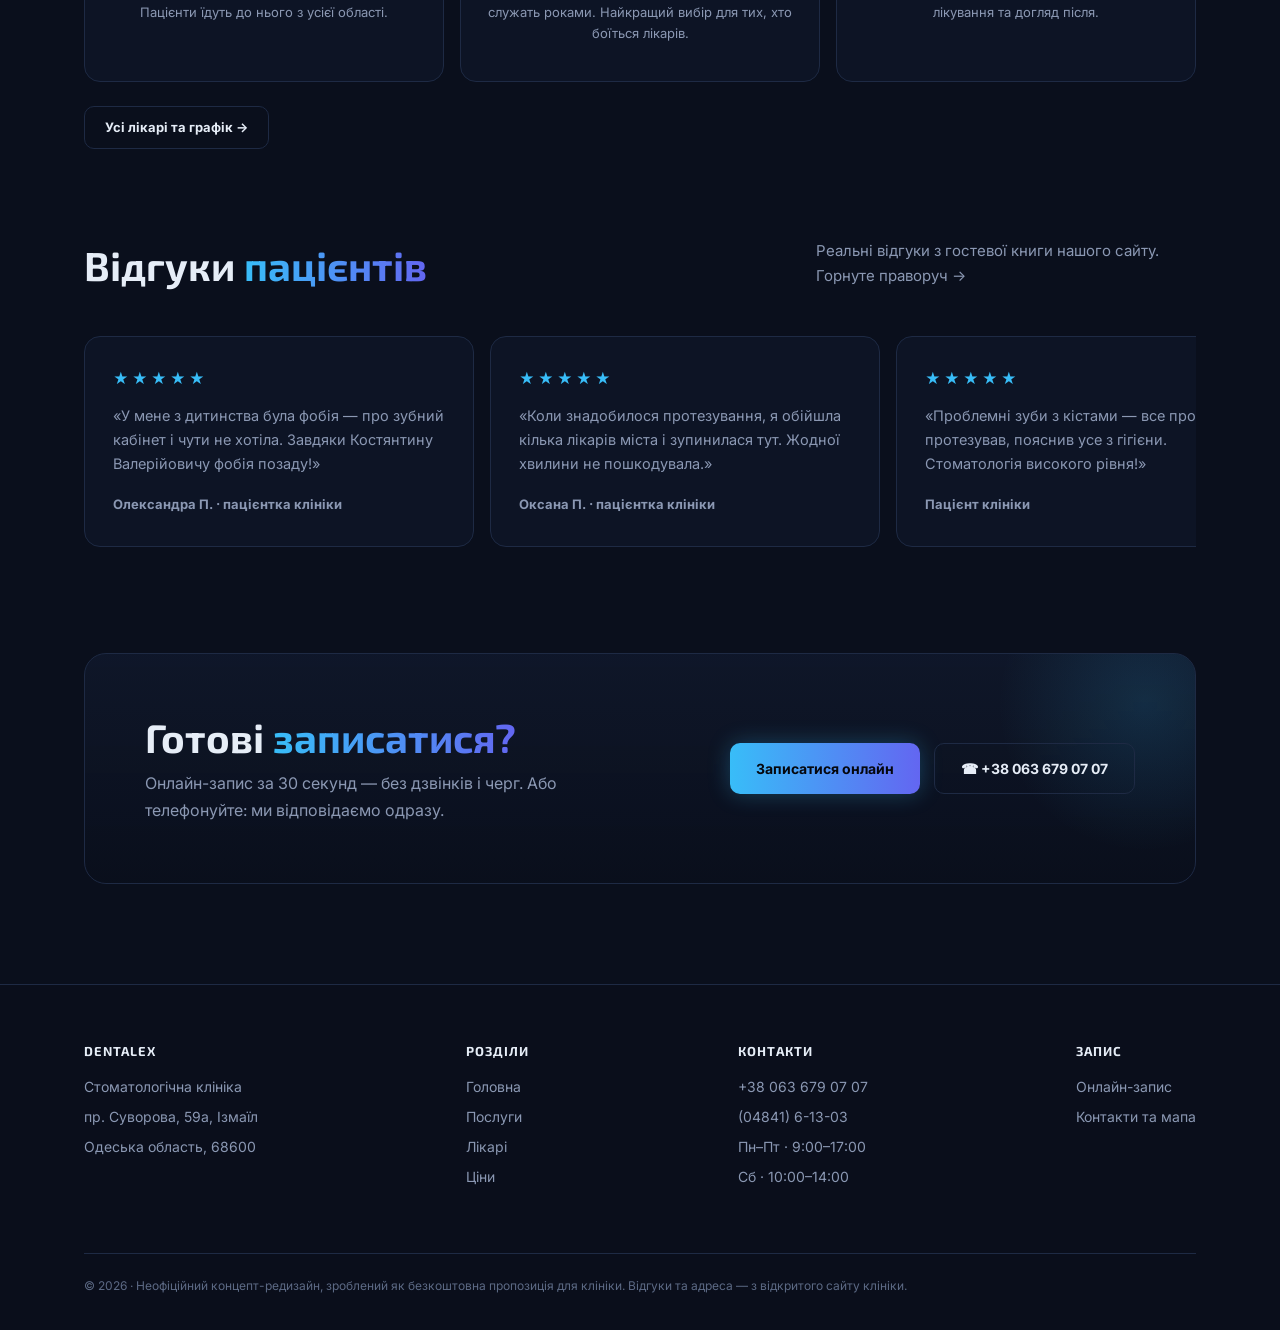
==== commit 21340f4f: "Add files via upload" ====
--- a/dentalex-hightech/index.html
+++ b/dentalex-hightech/index.html
@@ -212,7 +212,7 @@
   </div>
 </footer>
 
-<div class="toast" id="toast">Дякуємо! Адміністратор набере вас протягом дня ☎</div>
+<div class="toast" id="toast">Дякуємо! Зателефонуємо вам протягом дня ☎</div>
 <script src="js/main.js"></script>
 </body>
 </html>
--- a/dentalex-hightech/css/style.css
+++ b/dentalex-hightech/css/style.css
@@ -313,4 +313,6 @@
   .stat:nth-child(-n+2){border-top:none}
   .stat:nth-child(odd){border-left:none}
   .cta-line{flex-direction:column;align-items:flex-start}
-}
+  .grid.c2{grid-template-columns:1fr}
+  input,select,textarea{font-size:16px}
+}
